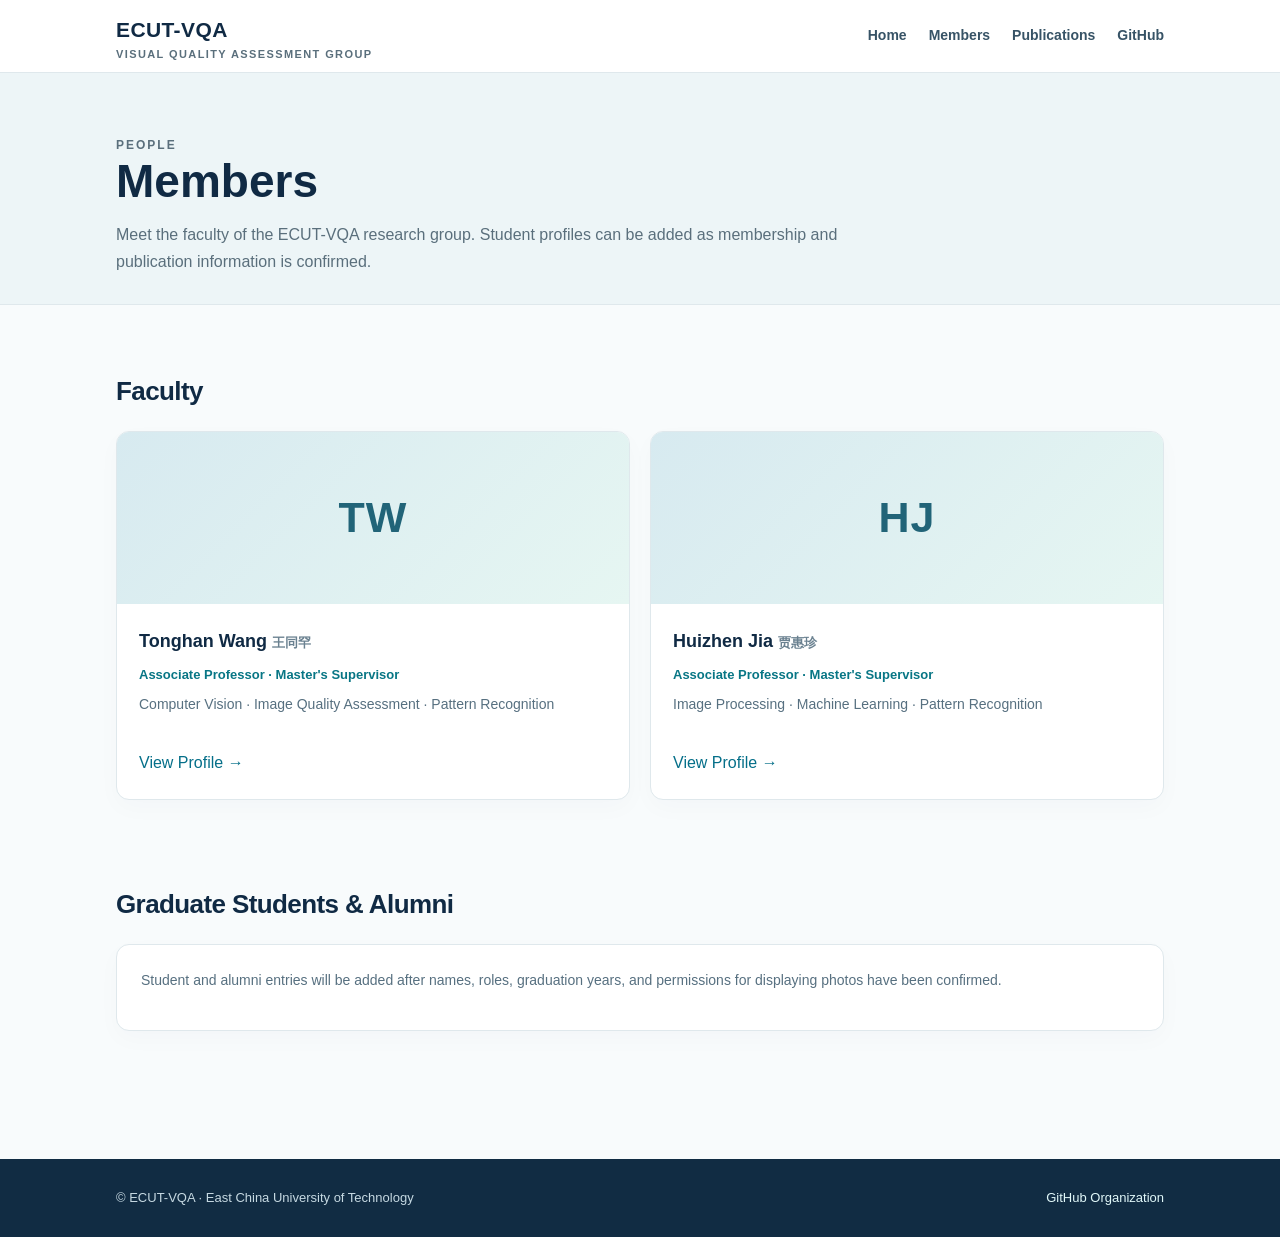
==== members.html @ 5197d16d "Add files via upload" ====
<!doctype html>
<html lang="en"><head><meta charset="utf-8"/><meta name="viewport" content="width=device-width,initial-scale=1"/><title>Members | ECUT-VQA</title><meta name="description" content="ECUT-VQA Visual Quality Assessment Group, East China University of Technology."/><link rel="stylesheet" href="assets/site.css"/></head>
<body><header class="topbar"><div class="container nav"><a class="brand" href="index.html">ECUT-VQA <small>VISUAL QUALITY ASSESSMENT GROUP</small></a><nav class="navlinks" aria-label="Main navigation"><a class="" href="index.html">Home</a><a class="" href="members.html">Members</a><a class="" href="publications.html">Publications</a><a class="" href="https://github.com/ECUT-VQA">GitHub</a></nav></div></header><main><section class="pageheading"><div class="container"><p class="kicker">People</p><h1>Members</h1><p>Meet the faculty of the ECUT-VQA research group. Student profiles can be added as membership and publication information is confirmed.</p></div></section><section class="section"><div class="container"><h2 class="sectiontitle">Faculty</h2><div class="grid two"><article class="panel member"><div class="avatar" aria-label="Photo placeholder for Tonghan Wang">TW</div><div class="bio"><h3>Tonghan Wang <span class="cn">王同罕</span></h3><span class="role">Associate Professor · Master's Supervisor</span><p>Computer Vision · Image Quality Assessment · Pattern Recognition</p><a href="people/tonghan-wang.html">View Profile →</a></div></article><article class="panel member"><div class="avatar" aria-label="Photo placeholder for Huizhen Jia">HJ</div><div class="bio"><h3>Huizhen Jia <span class="cn">贾惠珍</span></h3><span class="role">Associate Professor · Master's Supervisor</span><p>Image Processing · Machine Learning · Pattern Recognition</p><a href="people/huizhen-jia.html">View Profile →</a></div></article></div></div></section><section class="section"><div class="container"><h2 class="sectiontitle">Graduate Students &amp; Alumni</h2><div class="panel"><p>Student and alumni entries will be added after names, roles, graduation years, and permissions for displaying photos have been confirmed.</p></div></div></section></main><footer class="footer"><div class="container"><span>© ECUT-VQA · East China University of Technology</span><a href="https://github.com/ECUT-VQA">GitHub Organization</a></div></footer></body></html>
---- assets/site.css ----
/* ECUT-VQA GitHub Pages starter — edit palette here */
:root{--navy:#102a44;--navy2:#173d59;--teal:#087e8b;--light:#eaf5f6;--white:#fff;--ink:#183044;--muted:#5a6f7c;--line:#dfe8ec;--bg:#f8fbfc}
*{box-sizing:border-box}html{scroll-behavior:smooth}body{margin:0;color:var(--ink);background:var(--bg);font:16px/1.7 -apple-system,BlinkMacSystemFont,"Segoe UI",Arial,"Noto Sans SC",sans-serif}a{color:#056f89;text-decoration:none}a:hover{text-decoration:underline} .container{max-width:1100px;margin:auto;padding:0 26px}.topbar{background:var(--white);border-bottom:1px solid var(--line);position:sticky;top:0;z-index:10}.nav{min-height:72px;display:flex;align-items:center;justify-content:space-between;gap:20px}.brand{font-size:21px;font-weight:800;color:var(--navy);letter-spacing:.4px}.brand small{font-size:11px;letter-spacing:1.4px;display:block;color:var(--muted);font-weight:600;line-height:1.1}.navlinks{display:flex;flex-wrap:wrap;gap:22px}.navlinks a{font-size:14px;font-weight:650;color:#375366}.navlinks .active{color:var(--teal)}.hero{background:linear-gradient(115deg,var(--navy) 0%,var(--navy2) 65%,#076f7e 100%);color:white;padding:100px 0 90px;position:relative;overflow:hidden}.hero::after{content:'';display:block;position:absolute;right:-100px;top:-110px;border:1px solid rgba(255,255,255,.2);width:430px;height:430px;border-radius:50%;box-shadow:0 0 0 45px rgba(255,255,255,.04),0 0 0 105px rgba(255,255,255,.03)}.eyebrow{font-size:12px;letter-spacing:2.6px;text-transform:uppercase;font-weight:800;color:#72d5d9}.hero h1{margin:14px 0 12px;font-size:clamp(38px,6vw,68px);line-height:1.09;letter-spacing:-1.4px;position:relative}.hero p{font-size:18px;max-width:680px;color:#d5e5ec}.actions{display:flex;flex-wrap:wrap;gap:12px;margin-top:26px}.btn{display:inline-flex;align-items:center;justify-content:center;padding:11px 19px;border-radius:8px;background:var(--teal);color:#fff;font-weight:700;font-size:14px;border:1px solid var(--teal)}.btn:hover{background:#056774;color:white;text-decoration:none}.btn.ghost{background:transparent;border:1px solid #9bd1d6}.btn.ghost:hover{background:rgba(255,255,255,.12)}main{min-height:65vh}.section{padding:64px 0}.section+.section{padding-top:18px}.pageheading{padding:62px 0 28px;background:#edf5f7;border-bottom:1px solid var(--line)}.pageheading h1{font-size:clamp(32px,4vw,46px);line-height:1.17;margin:0 0 12px;color:var(--navy)}.pageheading p{margin:0;color:var(--muted);max-width:770px}.sectiontitle{font-size:26px;letter-spacing:-.6px;color:var(--navy);margin:0 0 18px}.kicker{font-size:12px;text-transform:uppercase;letter-spacing:2px;color:#087b86;font-weight:800;margin:0 0 7px}.lead{color:#456071;max-width:820px}.grid{display:grid;grid-template-columns:repeat(3,minmax(0,1fr));gap:20px}.grid.two{grid-template-columns:repeat(2,minmax(0,1fr))}.panel{background:#fff;border:1px solid var(--line);border-radius:13px;padding:24px;box-shadow:0 8px 24px rgba(24,55,75,.025)}.panel h3{margin:0 0 8px;color:var(--navy);font-size:18px}.panel p{margin:0 0 13px;color:#577080;font-size:14px}.member{overflow:hidden;padding:0}.member .avatar{height:172px;display:flex;align-items:center;justify-content:center;background:linear-gradient(135deg,#d7eaf0,#e6f6f2);color:#216478;font-weight:800;letter-spacing:1px;font-size:43px}.member .bio{padding:22px}.member .cn{color:#6a8190;font-size:13px}.role{display:block;color:#087685;font-size:13px;font-weight:700;margin:7px 0}.member .bio p{min-height:43px}.muted{color:var(--muted)}.tag{display:inline-block;padding:3px 10px;background:#e8f5f5;border-radius:30px;color:#086b79;font-size:12px;font-weight:700;margin:2px 4px 2px 0}.paper{padding:22px 0;border-bottom:1px solid var(--line)}.paper:last-child{border-bottom:0}.paper h3{margin:7px 0;color:var(--navy);font-size:18px}.paper p{margin:6px 0;color:#526b7b}.paper .badge{font-size:12px;color:#057582;font-weight:700}.profilebox{display:grid;grid-template-columns:170px 1fr;gap:30px;align-items:start}.profilephoto{background:#e1eff1;border-radius:12px;height:185px;display:grid;place-items:center;color:#236579;font-weight:800;font-size:42px}.profilebox h2{margin:0 0 5px}.back{display:inline-block;margin-top:18px}.footer{background:#112c43;color:#c6d9e2;margin-top:64px;padding:28px 0;font-size:13px}.footer .container{display:flex;justify-content:space-between;flex-wrap:wrap;gap:10px}.footer a{color:#e1f8f9}@media(max-width:760px){.nav{flex-direction:column;align-items:flex-start;padding:12px 0}.navlinks{gap:13px}.hero{padding:65px 0}.grid,.grid.two{grid-template-columns:1fr}.profilebox{grid-template-columns:1fr}.profilephoto{width:180px}.section{padding:46px 0}.member .avatar{height:180px}}
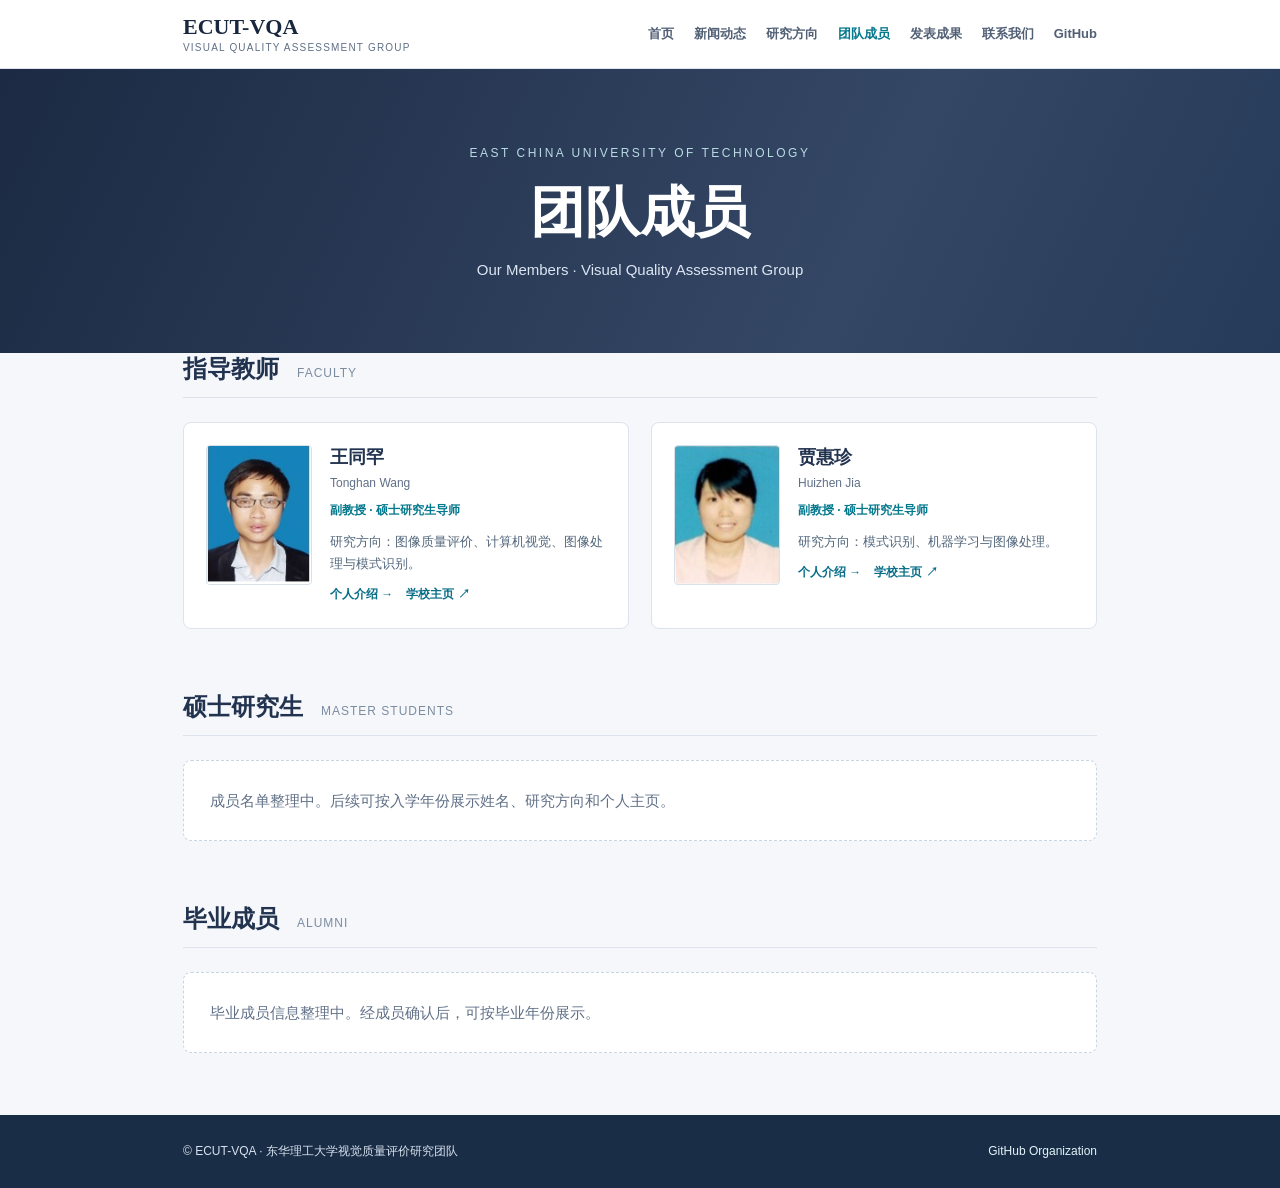
==== commit b96216fc: "Add files via upload Update ECUT-VQA members page" ====
--- a/members.html
+++ b/members.html
@@ -1,3 +1,114 @@
 <!doctype html>
-<html lang="en"><head><meta charset="utf-8"/><meta name="viewport" content="width=device-width,initial-scale=1"/><title>Members | ECUT-VQA</title><meta name="description" content="ECUT-VQA Visual Quality Assessment Group, East China University of Technology."/><link rel="stylesheet" href="assets/site.css"/></head>
-<body><header class="topbar"><div class="container nav"><a class="brand" href="index.html">ECUT-VQA <small>VISUAL QUALITY ASSESSMENT GROUP</small></a><nav class="navlinks" aria-label="Main navigation"><a class="" href="index.html">Home</a><a class="" href="members.html">Members</a><a class="" href="publications.html">Publications</a><a class="" href="https://github.com/ECUT-VQA">GitHub</a></nav></div></header><main><section class="pageheading"><div class="container"><p class="kicker">People</p><h1>Members</h1><p>Meet the faculty of the ECUT-VQA research group. Student profiles can be added as membership and publication information is confirmed.</p></div></section><section class="section"><div class="container"><h2 class="sectiontitle">Faculty</h2><div class="grid two"><article class="panel member"><div class="avatar" aria-label="Photo placeholder for Tonghan Wang">TW</div><div class="bio"><h3>Tonghan Wang <span class="cn">王同罕</span></h3><span class="role">Associate Professor · Master's Supervisor</span><p>Computer Vision · Image Quality Assessment · Pattern Recognition</p><a href="people/tonghan-wang.html">View Profile →</a></div></article><article class="panel member"><div class="avatar" aria-label="Photo placeholder for Huizhen Jia">HJ</div><div class="bio"><h3>Huizhen Jia <span class="cn">贾惠珍</span></h3><span class="role">Associate Professor · Master's Supervisor</span><p>Image Processing · Machine Learning · Pattern Recognition</p><a href="people/huizhen-jia.html">View Profile →</a></div></article></div></div></section><section class="section"><div class="container"><h2 class="sectiontitle">Graduate Students &amp; Alumni</h2><div class="panel"><p>Student and alumni entries will be added after names, roles, graduation years, and permissions for displaying photos have been confirmed.</p></div></div></section></main><footer class="footer"><div class="container"><span>© ECUT-VQA · East China University of Technology</span><a href="https://github.com/ECUT-VQA">GitHub Organization</a></div></footer></body></html>
+<html lang="zh-CN">
+<head>
+  <meta charset="utf-8">
+  <meta name="viewport" content="width=device-width, initial-scale=1">
+  <meta name="description" content="ECUT-VQA 东华理工大学视觉质量评价研究团队成员，包括指导教师与研究生。">
+  <title>团队成员 | ECUT-VQA</title>
+  <style>
+    :root { --navy:#22334f; --deep:#19273e; --teal:#04788d; --ink:#26364b; --muted:#607087; --line:#dce3ed; --bg:#f5f7fb; }
+    * { box-sizing:border-box; }
+    body { margin:0; background:var(--bg); color:var(--ink); font:15px/1.8 "Noto Sans SC","Microsoft YaHei",-apple-system,BlinkMacSystemFont,"Segoe UI",sans-serif; }
+    a { color:#086e88; text-decoration:none; }
+    a:hover { text-decoration:underline; }
+    .container { max-width:970px; margin:auto; padding:0 28px; }
+    .site-header { position:sticky; top:0; z-index:10; background:#fff; border-bottom:1px solid var(--line); }
+    .header-row { min-height:68px; display:flex; align-items:center; justify-content:space-between; gap:24px; }
+    .brand { font:700 22px Georgia,serif; color:var(--deep); }
+    .brand small { display:block; color:var(--muted); font:10px/1.5 "Segoe UI",sans-serif; letter-spacing:1.2px; text-transform:uppercase; }
+    .nav { display:flex; flex-wrap:wrap; gap:20px; }
+    .nav a { font-size:13px; font-weight:600; color:#526076; }
+    .nav .active { color:var(--teal); }
+    .hero { background:linear-gradient(115deg,#1c2a43,#344765 67%,#263b59); color:#fff; text-align:center; padding:74px 0 70px; }
+    .hero .eyebrow { color:#b9dbe4; font-size:12px; letter-spacing:2.5px; text-transform:uppercase; }
+    .hero h1 { font:700 clamp(34px,5vw,55px)/1.25 Georgia,"Noto Serif SC","SimSun",serif; margin:14px 0 9px; }
+    .hero p { margin:0; color:#dce5f2; }
+    main { padding:58px 0 75px; }
+    .section { margin-bottom:62px; }
+    .section-title { border-bottom:1px solid var(--line); padding-bottom:12px; margin:0 0 24px; font:600 24px "Noto Serif SC","Songti SC",serif; color:var(--navy); }
+    .section-title span { margin-left:12px; color:#7b8ca0; font:12px "Segoe UI",sans-serif; letter-spacing:1px; }
+    .faculty-grid { display:grid; grid-template-columns:1fr 1fr; gap:22px; }
+    .person { display:flex; gap:18px; align-items:flex-start; background:#fff; border:1px solid var(--line); border-radius:8px; padding:22px; }
+    .person img { width:106px; height:140px; flex:0 0 auto; object-fit:cover; object-position:center top; border:1px solid #d6e1ea; border-radius:4px; background:#e9eff5; }
+    .person h3 { color:var(--navy); font-size:18px; margin:0; line-height:1.4; }
+    .latin { color:var(--muted); font-size:12px; margin:2px 0 6px; }
+    .role { color:var(--teal); font-size:12px; font-weight:700; margin:0 0 9px; }
+    .person p { font-size:13px; color:#53677c; line-height:1.7; margin:0 0 9px; }
+    .links { display:flex; flex-wrap:wrap; gap:7px 13px; font-size:12px; font-weight:600; }
+    .placeholder { background:#fff; border:1px dashed #c8d5e2; border-radius:8px; padding:26px; color:var(--muted); }
+    .placeholder p { margin:0; }
+    .footer { background:#192d46; color:#d8e2ef; padding:26px 0; font-size:12px; }
+    .footer .container { display:flex; justify-content:space-between; flex-wrap:wrap; gap:12px; }
+    .footer a { color:#e2f4f8; }
+    @media (max-width:800px) { .faculty-grid { grid-template-columns:1fr; } .header-row { align-items:flex-start; flex-direction:column; gap:8px; padding:13px 0; } .nav { gap:8px 15px; } }
+    @media (max-width:480px) { .container { padding:0 18px; } .hero { padding:55px 0; } .person { padding:14px; gap:12px; } .person img { width:83px; height:112px; } }
+  </style>
+</head>
+<body>
+  <header class="site-header">
+    <div class="container header-row">
+      <a class="brand" href="index.html">ECUT-VQA<small>Visual Quality Assessment Group</small></a>
+      <nav class="nav" aria-label="主导航">
+        <a href="index.html">首页</a>
+        <a href="index.html#news">新闻动态</a>
+        <a href="index.html#interests">研究方向</a>
+        <a class="active" href="members.html" aria-current="page">团队成员</a>
+        <a href="publications.html">发表成果</a>
+        <a href="index.html#contact">联系我们</a>
+        <a href="https://github.com/ECUT-VQA">GitHub</a>
+      </nav>
+    </div>
+  </header>
+  <section class="hero">
+    <div class="container">
+      <div class="eyebrow">East China University of Technology</div>
+      <h1>团队成员</h1>
+      <p>Our Members · Visual Quality Assessment Group</p>
+    </div>
+  </section>
+  <main class="container">
+    <section class="section">
+      <h2 class="section-title">指导教师 <span>FACULTY</span></h2>
+      <div class="faculty-grid">
+        <article class="person">
+          <img src="assets/wang-tonghan.jpg" alt="王同罕老师的教师照片">
+          <div>
+            <h3>王同罕</h3>
+            <div class="latin">Tonghan Wang</div>
+            <div class="role">副教授 · 硕士研究生导师</div>
+            <p>研究方向：图像质量评价、计算机视觉、图像处理与模式识别。</p>
+            <div class="links">
+              <a href="people/tonghan-wang.html">个人介绍 →</a>
+              <a href="https://ses.ecut.edu.cn/09/eb/c9824a133611/page.htm">学校主页 ↗</a>
+            </div>
+          </div>
+        </article>
+        <article class="person">
+          <img src="assets/jia-huizhen.jpg" alt="贾惠珍老师的教师照片">
+          <div>
+            <h3>贾惠珍</h3>
+            <div class="latin">Huizhen Jia</div>
+            <div class="role">副教授 · 硕士研究生导师</div>
+            <p>研究方向：模式识别、机器学习与图像处理。</p>
+            <div class="links">
+              <a href="people/huizhen-jia.html">个人介绍 →</a>
+              <a href="https://ies.ecut.edu.cn/0e/06/c2315a69126/page.htm">学校主页 ↗</a>
+            </div>
+          </div>
+        </article>
+      </div>
+    </section>
+    <section class="section">
+      <h2 class="section-title">硕士研究生 <span>MASTER STUDENTS</span></h2>
+      <div class="placeholder"><p>成员名单整理中。后续可按入学年份展示姓名、研究方向和个人主页。</p></div>
+    </section>
+    <section class="section">
+      <h2 class="section-title">毕业成员 <span>ALUMNI</span></h2>
+      <div class="placeholder"><p>毕业成员信息整理中。经成员确认后，可按毕业年份展示。</p></div>
+    </section>
+  </main>
+  <footer class="footer">
+    <div class="container"><span>© ECUT-VQA · 东华理工大学视觉质量评价研究团队</span><a href="https://github.com/ECUT-VQA">GitHub Organization</a></div>
+  </footer>
+</body>
+</html>
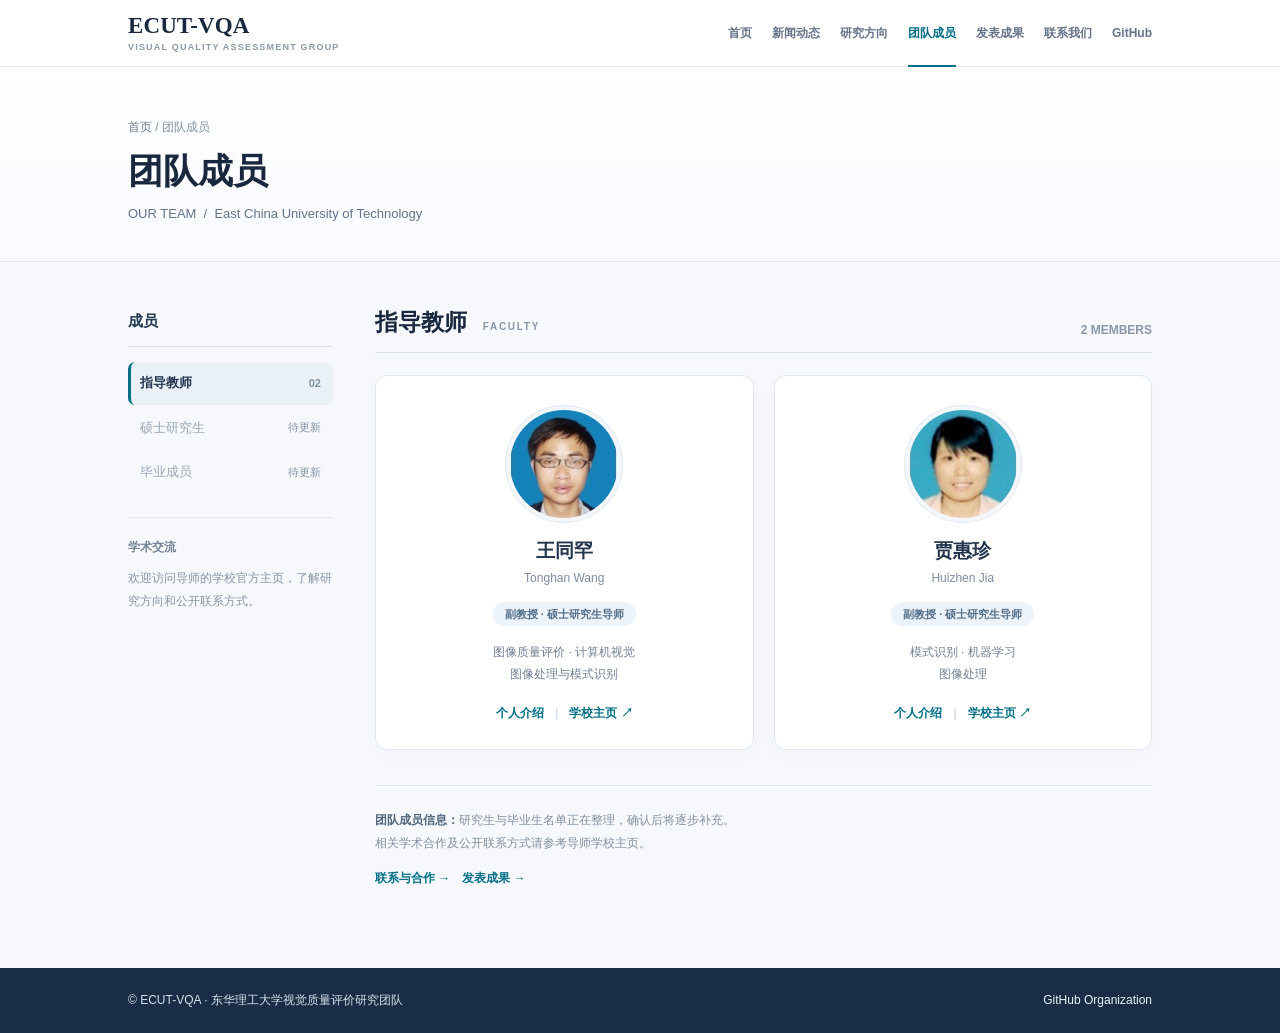
==== commit b592235d: "Update members.html" ====
--- a/members.html
+++ b/members.html
@@ -3,45 +3,101 @@
 <head>
   <meta charset="utf-8">
   <meta name="viewport" content="width=device-width, initial-scale=1">
-  <meta name="description" content="ECUT-VQA 东华理工大学视觉质量评价研究团队成员，包括指导教师与研究生。">
+  <meta name="description" content="ECUT-VQA 东华理工大学视觉质量评价研究团队成员，介绍指导教师王同罕、贾惠珍。">
+  <meta name="theme-color" content="#23344f">
   <title>团队成员 | ECUT-VQA</title>
   <style>
-    :root { --navy:#22334f; --deep:#19273e; --teal:#04788d; --ink:#26364b; --muted:#607087; --line:#dce3ed; --bg:#f5f7fb; }
+    :root {
+      --navy:#22344f; --navy-deep:#19283e; --teal:#006f86;
+      --ink:#273b51; --muted:#718095; --line:#e2e7f0;
+      --background:#f6f8fc; --card:#fff; --label:#edf3f9;
+    }
     * { box-sizing:border-box; }
-    body { margin:0; background:var(--bg); color:var(--ink); font:15px/1.8 "Noto Sans SC","Microsoft YaHei",-apple-system,BlinkMacSystemFont,"Segoe UI",sans-serif; }
-    a { color:#086e88; text-decoration:none; }
+    html { scroll-behavior:smooth; scroll-padding-top:94px; }
+    body { margin:0; background:var(--background); color:var(--ink); font:14px/1.75 "Noto Sans SC","Microsoft YaHei","PingFang SC",-apple-system,BlinkMacSystemFont,"Segoe UI",sans-serif; }
+    a { color:var(--teal); text-decoration:none; }
     a:hover { text-decoration:underline; }
-    .container { max-width:970px; margin:auto; padding:0 28px; }
-    .site-header { position:sticky; top:0; z-index:10; background:#fff; border-bottom:1px solid var(--line); }
-    .header-row { min-height:68px; display:flex; align-items:center; justify-content:space-between; gap:24px; }
-    .brand { font:700 22px Georgia,serif; color:var(--deep); }
-    .brand small { display:block; color:var(--muted); font:10px/1.5 "Segoe UI",sans-serif; letter-spacing:1.2px; text-transform:uppercase; }
-    .nav { display:flex; flex-wrap:wrap; gap:20px; }
-    .nav a { font-size:13px; font-weight:600; color:#526076; }
-    .nav .active { color:var(--teal); }
-    .hero { background:linear-gradient(115deg,#1c2a43,#344765 67%,#263b59); color:#fff; text-align:center; padding:74px 0 70px; }
-    .hero .eyebrow { color:#b9dbe4; font-size:12px; letter-spacing:2.5px; text-transform:uppercase; }
-    .hero h1 { font:700 clamp(34px,5vw,55px)/1.25 Georgia,"Noto Serif SC","SimSun",serif; margin:14px 0 9px; }
-    .hero p { margin:0; color:#dce5f2; }
-    main { padding:58px 0 75px; }
-    .section { margin-bottom:62px; }
-    .section-title { border-bottom:1px solid var(--line); padding-bottom:12px; margin:0 0 24px; font:600 24px "Noto Serif SC","Songti SC",serif; color:var(--navy); }
-    .section-title span { margin-left:12px; color:#7b8ca0; font:12px "Segoe UI",sans-serif; letter-spacing:1px; }
-    .faculty-grid { display:grid; grid-template-columns:1fr 1fr; gap:22px; }
-    .person { display:flex; gap:18px; align-items:flex-start; background:#fff; border:1px solid var(--line); border-radius:8px; padding:22px; }
-    .person img { width:106px; height:140px; flex:0 0 auto; object-fit:cover; object-position:center top; border:1px solid #d6e1ea; border-radius:4px; background:#e9eff5; }
-    .person h3 { color:var(--navy); font-size:18px; margin:0; line-height:1.4; }
-    .latin { color:var(--muted); font-size:12px; margin:2px 0 6px; }
-    .role { color:var(--teal); font-size:12px; font-weight:700; margin:0 0 9px; }
-    .person p { font-size:13px; color:#53677c; line-height:1.7; margin:0 0 9px; }
-    .links { display:flex; flex-wrap:wrap; gap:7px 13px; font-size:12px; font-weight:600; }
-    .placeholder { background:#fff; border:1px dashed #c8d5e2; border-radius:8px; padding:26px; color:var(--muted); }
-    .placeholder p { margin:0; }
-    .footer { background:#192d46; color:#d8e2ef; padding:26px 0; font-size:12px; }
-    .footer .container { display:flex; justify-content:space-between; flex-wrap:wrap; gap:12px; }
-    .footer a { color:#e2f4f8; }
-    @media (max-width:800px) { .faculty-grid { grid-template-columns:1fr; } .header-row { align-items:flex-start; flex-direction:column; gap:8px; padding:13px 0; } .nav { gap:8px 15px; } }
-    @media (max-width:480px) { .container { padding:0 18px; } .hero { padding:55px 0; } .person { padding:14px; gap:12px; } .person img { width:83px; height:112px; } }
+    a:focus-visible { outline:3px solid #74b4c2; outline-offset:4px; border-radius:3px; }
+    .container { max-width:1080px; margin:0 auto; padding:0 28px; }
+    .site-header { position:sticky; top:0; z-index:50; border-bottom:1px solid var(--line); background:rgba(255,255,255,.98); box-shadow:0 1px 8px rgba(31,55,78,.03); }
+    .header-row { min-height:66px; display:flex; align-items:center; justify-content:space-between; gap:28px; }
+    .brand { color:var(--navy-deep); font:700 23px/1.2 Georgia,"Times New Roman",serif; letter-spacing:.1px; flex-shrink:0; }
+    .brand small { display:block; margin-top:3px; color:#8b99a9; font:600 9px/1.3 "Segoe UI",sans-serif; letter-spacing:1.2px; text-transform:uppercase; }
+    .nav { display:flex; flex-wrap:wrap; align-items:center; gap:7px 20px; }
+    .nav a { font-size:12px; font-weight:600; color:#65738a; white-space:nowrap; }
+    .nav a:hover,.nav a.active { color:var(--teal); text-decoration:none; }
+    .nav a.active { position:relative; }
+    .nav a.active:after { content:""; height:2px; background:var(--teal); position:absolute; left:0; right:0; bottom:-23px; }
+    main { min-height:calc(100vh - 133px); }
+    .page-heading { padding:50px 0 35px; border-bottom:1px solid var(--line); background:linear-gradient(180deg,#fff 0%,#f8faff 100%); }
+    .crumb { color:#8290a2; font-size:12px; margin:0 0 12px; }
+    .crumb a { color:#68788d; }
+    .page-heading h1 { color:var(--navy-deep); font:700 35px/1.25 "Noto Serif SC","Songti SC","SimSun",Georgia,serif; margin:0 0 9px; }
+    .page-heading .sub { margin:0; color:#627389; font-size:13px; }
+    .workspace { display:grid; grid-template-columns:205px minmax(0,1fr); gap:42px; padding-top:46px; padding-bottom:78px; }
+    .aside { align-self:start; position:sticky; top:112px; }
+    .side-heading { margin:0 0 15px; padding:0 0 12px; border-bottom:1px solid #d9e0eb; font-size:15px; font-weight:700; color:#233851; }
+    .side-menu { display:flex; flex-direction:column; gap:2px; }
+    .side-item { display:flex; justify-content:space-between; align-items:center; gap:8px; padding:10px 12px; color:#6e7e92; border-radius:7px; font-size:13px; }
+    .side-item.selected { background:#e9f1f7; color:var(--navy); font-weight:700; border-left:3px solid var(--teal); padding-left:9px; }
+    .side-item.selected:hover { text-decoration:none; }
+    .side-item.unavailable { color:#9ba7b6; }
+    .side-item .num { color:#8191a5; font-size:11px; font-family:"Segoe UI",sans-serif; }
+    .side-rule { height:1px; background:var(--line); margin:23px 0 19px; }
+    .side-caption { margin:0 0 9px; font-size:12px; font-weight:700; color:#758399; }
+    .side-note { color:#8794a4; font-size:12px; line-height:1.9; margin:0; }
+    .content-head { display:flex; justify-content:space-between; align-items:flex-end; gap:15px; border-bottom:1px solid #dbe2ec; padding:0 0 15px; margin:0 0 22px; }
+    .content-head h2 { margin:0; color:var(--navy-deep); font:700 23px/1.3 "Noto Serif SC","Songti SC","SimSun",Georgia,serif; }
+    .content-head .english { font:600 10px/1.5 "Segoe UI",Arial,sans-serif; letter-spacing:1.7px; text-transform:uppercase; color:#8997a9; margin-left:10px; }
+    .count { color:#8997a9; font:600 12px "Segoe UI",sans-serif; }
+    .people-grid { display:grid; grid-template-columns:repeat(2,minmax(0,1fr)); gap:20px; }
+    .person-card { min-width:0; background:var(--card); border:1px solid #e1e7f0; border-radius:12px; box-shadow:0 5px 18px rgba(31,47,76,.025); padding:30px 25px 25px; text-align:center; transition:transform .18s ease,border-color .18s ease,box-shadow .18s ease; }
+    .person-card:hover { transform:translateY(-2px); border-color:#cfdee9; box-shadow:0 9px 24px rgba(31,47,76,.065); }
+    .portrait { width:116px; height:116px; border-radius:50%; display:block; object-fit:cover; object-position:center 19%; margin:0 auto 17px; border:4px solid #f3f6fa; box-shadow:0 0 0 1px #e3e9f1; background:#edf2f7; }
+    .person-name { margin:0; color:#23364e; font-size:19px; font-weight:750; line-height:1.3; }
+    .english-name { color:#7d8ba0; font-size:12px; margin:4px 0 12px; }
+    .role { display:inline-block; padding:3px 12px; background:#edf3fa; color:#54708b; font-size:11px; font-weight:650; border-radius:999px; line-height:1.65; }
+    .expertise { margin:16px auto 18px; min-height:43px; max-width:245px; color:#718095; font-size:12px; line-height:1.8; }
+    .links { display:flex; justify-content:center; gap:11px; align-items:center; font-size:12px; font-weight:650; }
+    .links .separator { color:#d7dfe8; }
+    .content-note { border-top:1px solid #e1e7f0; padding-top:23px; margin-top:35px; color:#8290a2; font-size:12px; line-height:1.9; }
+    .content-note strong { color:#51667d; }
+    .bottom-links { display:flex; flex-wrap:wrap; gap:12px; margin-top:12px; }
+    .bottom-links a { display:inline-block; font-size:12px; font-weight:650; }
+    .footer { background:#192d46; color:#d3e1ec; padding:22px 0; font-size:12px; }
+    .footer .container { display:flex; justify-content:space-between; align-items:center; flex-wrap:wrap; gap:12px; }
+    .footer a { color:#e7f5fb; }
+    @media(max-width:890px) {
+      .container{padding:0 22px;}
+      .workspace{grid-template-columns:165px minmax(0,1fr); gap:24px;}
+      .person-card{padding:25px 13px 22px;}
+      .nav { gap:8px 12px; }
+    }
+    @media(max-width:660px) {
+      .header-row{flex-direction:column;align-items:flex-start;padding:13px 0;gap:10px;}
+      .nav{gap:8px 17px;}
+      .nav a.active:after{display:none;}
+      .page-heading{padding:32px 0 25px;}
+      .page-heading h1{font-size:29px;}
+      .workspace{display:block;padding-top:26px;padding-bottom:48px;}
+      .aside{position:static;margin-bottom:28px;}
+      .side-heading{margin-bottom:6px;}
+      .side-menu{flex-direction:row;flex-wrap:wrap;gap:6px;}
+      .side-item{padding:7px 10px;background:#f0f3f8;}
+      .side-item.selected{padding-left:7px;}
+      .side-rule,.side-caption,.side-note{display:none;}
+      .people-grid{gap:12px;}
+      .person-card{padding:22px 12px;}
+      .portrait{width:93px;height:93px;}
+      .person-name{font-size:17px;}
+      .expertise{font-size:11px;min-height:56px;}
+      .links{gap:7px;flex-wrap:wrap;font-size:11px;}
+    }
+    @media(max-width:380px) {
+      .people-grid{grid-template-columns:1fr;}
+      .expertise{min-height:auto;}
+    }
+    @media(prefers-reduced-motion:reduce){*{scroll-behavior:auto!important;transition:none!important}}
   </style>
 </head>
 <body>
@@ -55,60 +111,77 @@
         <a class="active" href="members.html" aria-current="page">团队成员</a>
         <a href="publications.html">发表成果</a>
         <a href="index.html#contact">联系我们</a>
-        <a href="https://github.com/ECUT-VQA">GitHub</a>
+        <a href="https://github.com/ECUT-VQA" target="_blank" rel="noopener noreferrer">GitHub</a>
       </nav>
     </div>
   </header>
-  <section class="hero">
-    <div class="container">
-      <div class="eyebrow">East China University of Technology</div>
-      <h1>团队成员</h1>
-      <p>Our Members · Visual Quality Assessment Group</p>
-    </div>
-  </section>
-  <main class="container">
-    <section class="section">
-      <h2 class="section-title">指导教师 <span>FACULTY</span></h2>
-      <div class="faculty-grid">
-        <article class="person">
-          <img src="assets/wang-tonghan.jpg" alt="王同罕老师的教师照片">
-          <div>
-            <h3>王同罕</h3>
-            <div class="latin">Tonghan Wang</div>
-            <div class="role">副教授 · 硕士研究生导师</div>
-            <p>研究方向：图像质量评价、计算机视觉、图像处理与模式识别。</p>
-            <div class="links">
-              <a href="people/tonghan-wang.html">个人介绍 →</a>
-              <a href="https://ses.ecut.edu.cn/09/eb/c9824a133611/page.htm">学校主页 ↗</a>
-            </div>
-          </div>
-        </article>
-        <article class="person">
-          <img src="assets/jia-huizhen.jpg" alt="贾惠珍老师的教师照片">
-          <div>
-            <h3>贾惠珍</h3>
-            <div class="latin">Huizhen Jia</div>
-            <div class="role">副教授 · 硕士研究生导师</div>
-            <p>研究方向：模式识别、机器学习与图像处理。</p>
-            <div class="links">
-              <a href="people/huizhen-jia.html">个人介绍 →</a>
-              <a href="https://ies.ecut.edu.cn/0e/06/c2315a69126/page.htm">学校主页 ↗</a>
-            </div>
-          </div>
-        </article>
+  <main>
+    <section class="page-heading">
+      <div class="container">
+        <p class="crumb"><a href="index.html">首页</a> <span aria-hidden="true">/</span> 团队成员</p>
+        <h1>团队成员</h1>
+        <p class="sub">OUR TEAM&nbsp; / &nbsp;East China University of Technology</p>
       </div>
     </section>
-    <section class="section">
-      <h2 class="section-title">硕士研究生 <span>MASTER STUDENTS</span></h2>
-      <div class="placeholder"><p>成员名单整理中。后续可按入学年份展示姓名、研究方向和个人主页。</p></div>
-    </section>
-    <section class="section">
-      <h2 class="section-title">毕业成员 <span>ALUMNI</span></h2>
-      <div class="placeholder"><p>毕业成员信息整理中。经成员确认后，可按毕业年份展示。</p></div>
-    </section>
+    <div class="container workspace">
+      <aside class="aside" aria-label="成员类别">
+        <h2 class="side-heading">成员</h2>
+        <div class="side-menu">
+          <a href="#faculty" class="side-item selected" aria-current="true"><span>指导教师</span><span class="num">02</span></a>
+          <span class="side-item unavailable"><span>硕士研究生</span><span class="num">待更新</span></span>
+          <span class="side-item unavailable"><span>毕业成员</span><span class="num">待更新</span></span>
+        </div>
+        <div class="side-rule"></div>
+        <p class="side-caption">学术交流</p>
+        <p class="side-note">欢迎访问导师的学校官方主页，了解研究方向和公开联系方式。</p>
+      </aside>
+      <div class="content" id="faculty">
+        <div class="content-head">
+          <h2>指导教师 <span class="english">Faculty</span></h2>
+          <span class="count">2 MEMBERS</span>
+        </div>
+        <div class="people-grid">
+          <article class="person-card">
+            <img class="portrait" src="assets/wang-tonghan.jpg" alt="王同罕老师照片" width="116" height="116">
+            <h3 class="person-name">王同罕</h3>
+            <p class="english-name">Tonghan Wang</p>
+            <div class="role">副教授 · 硕士研究生导师</div>
+            <p class="expertise">图像质量评价 · 计算机视觉<br>图像处理与模式识别</p>
+            <div class="links">
+              <a href="people/tonghan-wang.html">个人介绍</a>
+              <span class="separator" aria-hidden="true">|</span>
+              <a href="https://ses.ecut.edu.cn/09/eb/c9824a133611/page.htm" target="_blank" rel="noopener noreferrer">学校主页 ↗</a>
+            </div>
+          </article>
+          <article class="person-card">
+            <img class="portrait" src="assets/jia-huizhen.jpg" alt="贾惠珍老师照片" width="116" height="116">
+            <h3 class="person-name">贾惠珍</h3>
+            <p class="english-name">Huizhen Jia</p>
+            <div class="role">副教授 · 硕士研究生导师</div>
+            <p class="expertise">模式识别 · 机器学习<br>图像处理</p>
+            <div class="links">
+              <a href="people/huizhen-jia.html">个人介绍</a>
+              <span class="separator" aria-hidden="true">|</span>
+              <a href="https://ies.ecut.edu.cn/0e/06/c2315a69126/page.htm" target="_blank" rel="noopener noreferrer">学校主页 ↗</a>
+            </div>
+          </article>
+        </div>
+        <div class="content-note">
+          <strong>团队成员信息：</strong>研究生与毕业生名单正在整理，确认后将逐步补充。<br>
+          相关学术合作及公开联系方式请参考导师学校主页。
+          <div class="bottom-links">
+            <a href="index.html#contact">联系与合作 →</a>
+            <a href="publications.html">发表成果 →</a>
+          </div>
+        </div>
+      </div>
+    </div>
   </main>
   <footer class="footer">
-    <div class="container"><span>© ECUT-VQA · 东华理工大学视觉质量评价研究团队</span><a href="https://github.com/ECUT-VQA">GitHub Organization</a></div>
+    <div class="container">
+      <span>© ECUT-VQA · 东华理工大学视觉质量评价研究团队</span>
+      <a href="https://github.com/ECUT-VQA">GitHub Organization</a>
+    </div>
   </footer>
 </body>
 </html>
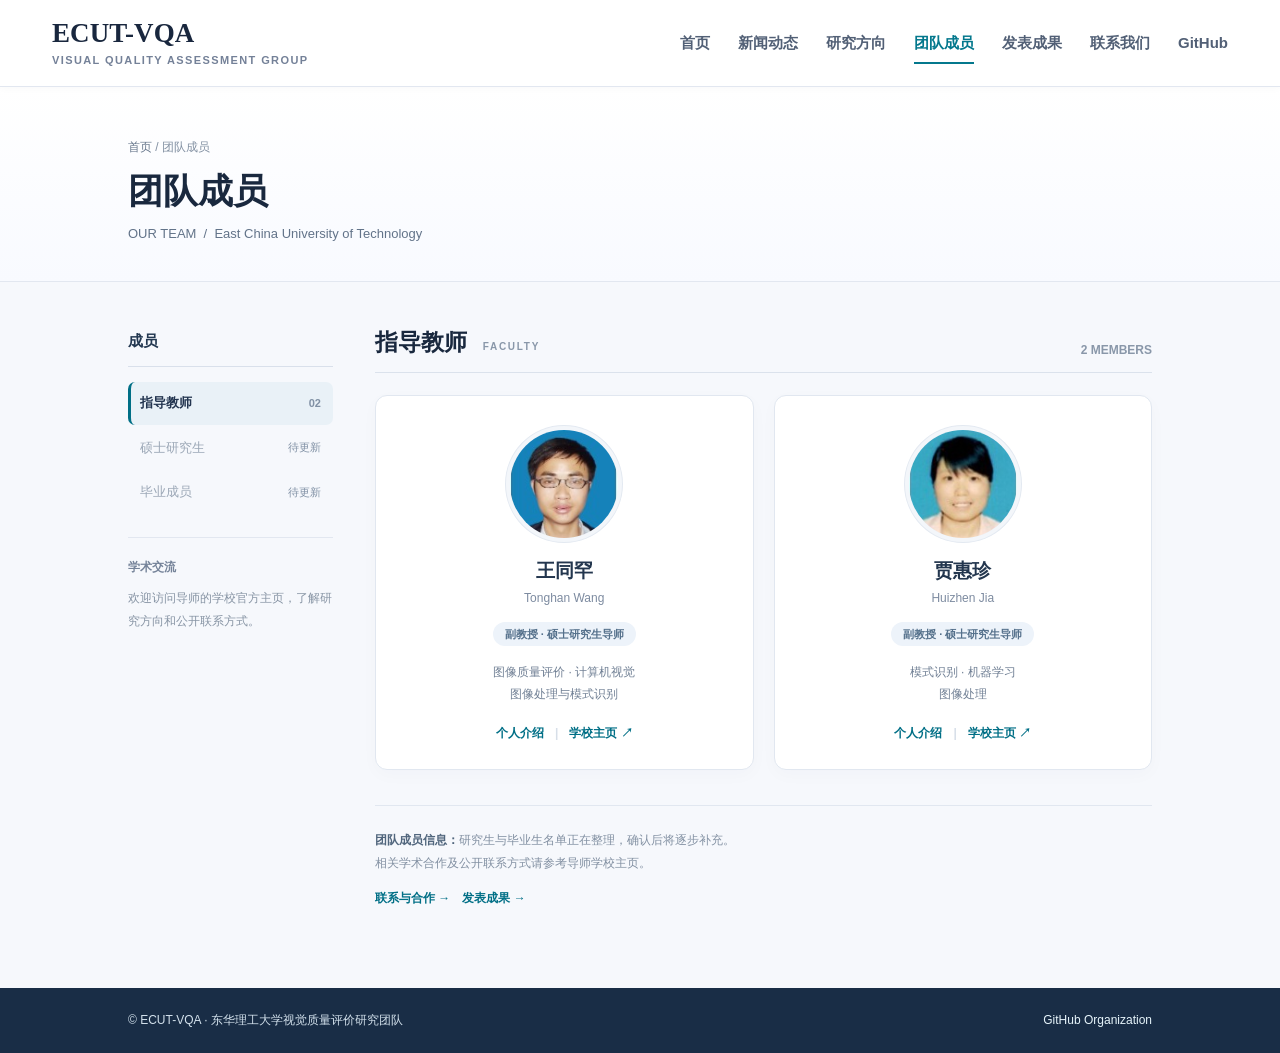
==== commit 10a5786c: "Update members.html" ====
--- a/members.html
+++ b/members.html
@@ -1,5 +1,8 @@
 <!doctype html>
 <html lang="zh-CN">
+
+<link rel="stylesheet" href="assets/navigation.css">
+
 <head>
   <meta charset="utf-8">
   <meta name="viewport" content="width=device-width, initial-scale=1">
--- a/assets/navigation.css
+++ b/assets/navigation.css
@@ -0,0 +1,149 @@
+
+/* ECUT-VQA Global Navigation Styles */
+
+.site-header,
+.topbar {
+  position: sticky;
+  top: 0;
+  z-index: 100;
+  background: rgba(255, 255, 255, 0.98);
+  border-bottom: 1px solid #e2e8f0;
+  box-shadow: 0 1px 7px rgba(25, 40, 62, 0.03);
+}
+
+/* Shared header container */
+.site-header .header-row,
+.topbar > .container {
+  width: 100%;
+  max-width: 1240px;
+  min-height: 86px;
+  margin: 0 auto;
+  padding: 0 32px;
+  display: flex;
+  align-items: center;
+  justify-content: space-between;
+  gap: 36px;
+}
+
+/* Lab name */
+.site-header .brand,
+.topbar .brand {
+  color: #19273e;
+  font-family: Georgia, "Times New Roman", serif;
+  font-size: 27px;
+  font-weight: 700;
+  line-height: 1.15;
+  white-space: nowrap;
+}
+
+/* Subtitle */
+.site-header .brand small,
+.topbar .brand span,
+.topbar .brand small {
+  display: block;
+  margin-top: 4px;
+  color: #748198;
+  font: 600 11px/1.4 "Segoe UI", Arial, sans-serif;
+  letter-spacing: 1.4px;
+  text-transform: uppercase;
+}
+
+/* Navigation */
+.site-header .nav,
+.topbar nav.nav,
+.topbar .navlinks {
+  display: flex;
+  align-items: center;
+  justify-content: flex-end;
+  flex-wrap: wrap;
+  column-gap: 28px;
+  row-gap: 12px;
+}
+
+.site-header .nav a,
+.topbar nav.nav a,
+.topbar .navlinks a {
+  position: relative;
+  color: #526076;
+  font-size: 15px;
+  font-weight: 600;
+  line-height: 1.5;
+  white-space: nowrap;
+  text-decoration: none;
+}
+
+/* Active menu */
+.site-header .nav a:hover,
+.site-header .nav a.active,
+.topbar nav.nav a:hover,
+.topbar nav.nav a.current,
+.topbar .navlinks a:hover,
+.topbar .navlinks a.active {
+  color: #04788d;
+}
+
+.site-header .nav a.active::after,
+.topbar nav.nav a.current::after,
+.topbar .navlinks a.active::after {
+  content: "";
+  position: absolute;
+  left: 0;
+  right: 0;
+  bottom: -10px;
+  height: 2px;
+  background: #04788d;
+}
+
+/* Tablet */
+@media (max-width: 1050px) {
+  .site-header .header-row,
+  .topbar > .container {
+    flex-wrap: wrap;
+    padding-top: 14px;
+    padding-bottom: 14px;
+    gap: 16px;
+  }
+
+  .site-header .nav,
+  .topbar nav.nav,
+  .topbar .navlinks {
+    justify-content: flex-start;
+    column-gap: 22px;
+  }
+}
+
+/* Mobile */
+@media (max-width: 760px) {
+  .site-header .header-row,
+  .topbar > .container {
+    flex-direction: column;
+    align-items: flex-start;
+    padding: 14px 20px;
+    gap: 12px;
+  }
+
+  .site-header .brand,
+  .topbar .brand {
+    font-size: 25px;
+  }
+
+  .site-header .nav,
+  .topbar nav.nav,
+  .topbar .navlinks {
+    justify-content: flex-start;
+    column-gap: 16px;
+    row-gap: 10px;
+  }
+
+  .site-header .nav a,
+  .topbar nav.nav a,
+  .topbar .navlinks a {
+    font-size: 14px;
+  }
+
+  .site-header .nav a.active::after,
+  .topbar nav.nav a.current::after,
+  .topbar .navlinks a.active::after {
+    display: none;
+  }
+}
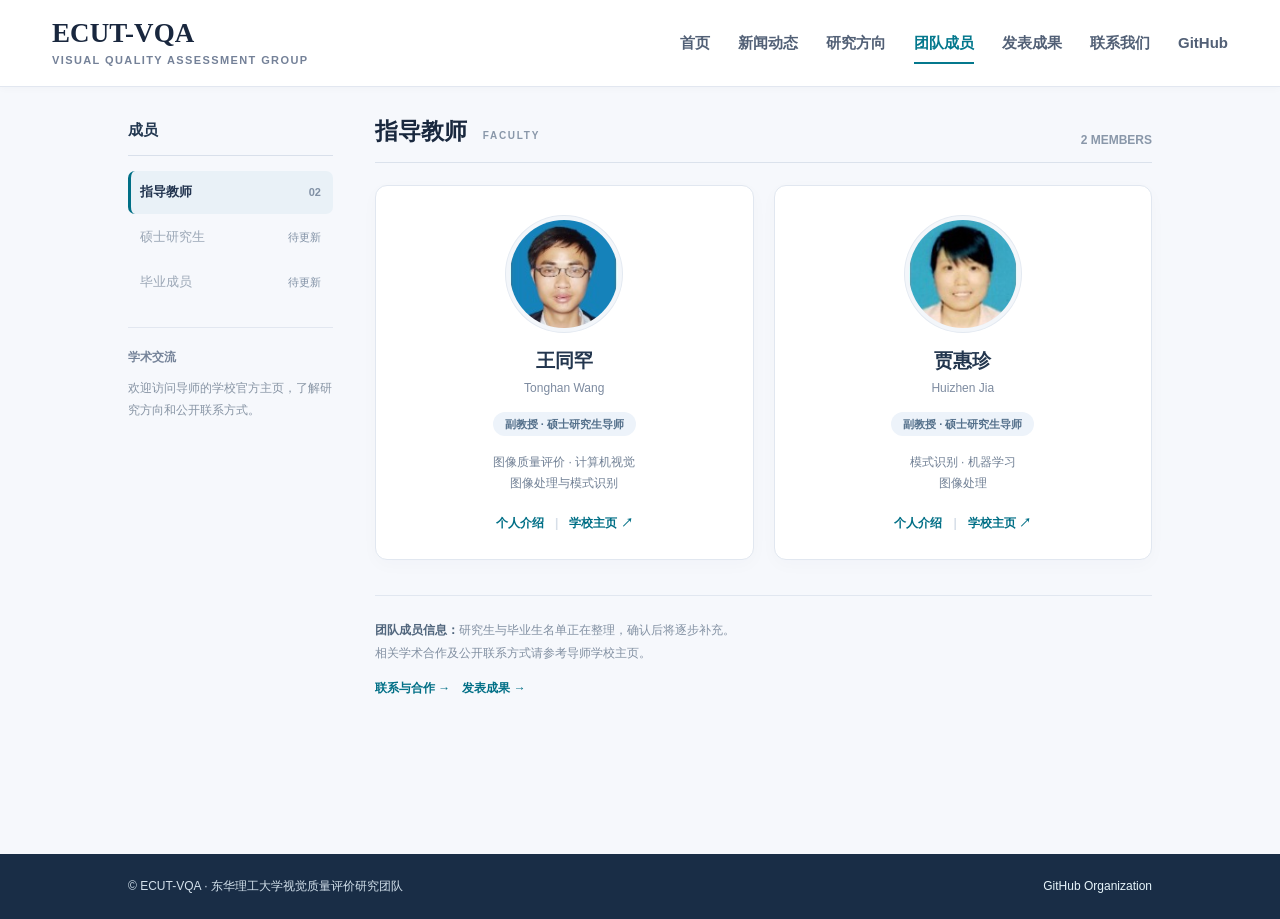
==== commit 1834f365: "Update members.html" ====
--- a/members.html
+++ b/members.html
@@ -37,7 +37,7 @@
     .crumb a { color:#68788d; }
     .page-heading h1 { color:var(--navy-deep); font:700 35px/1.25 "Noto Serif SC","Songti SC","SimSun",Georgia,serif; margin:0 0 9px; }
     .page-heading .sub { margin:0; color:#627389; font-size:13px; }
-    .workspace { display:grid; grid-template-columns:205px minmax(0,1fr); gap:42px; padding-top:46px; padding-bottom:78px; }
+    .workspace { display:grid; grid-template-columns:205px minmax(0,1fr); gap:42px; padding-top:30px; padding-bottom:78px; }
     .aside { align-self:start; position:sticky; top:112px; }
     .side-heading { margin:0 0 15px; padding:0 0 12px; border-bottom:1px solid #d9e0eb; font-size:15px; font-weight:700; color:#233851; }
     .side-menu { display:flex; flex-direction:column; gap:2px; }
@@ -119,13 +119,7 @@
     </div>
   </header>
   <main>
-    <section class="page-heading">
-      <div class="container">
-        <p class="crumb"><a href="index.html">首页</a> <span aria-hidden="true">/</span> 团队成员</p>
-        <h1>团队成员</h1>
-        <p class="sub">OUR TEAM&nbsp; / &nbsp;East China University of Technology</p>
-      </div>
-    </section>
+    
     <div class="container workspace">
       <aside class="aside" aria-label="成员类别">
         <h2 class="side-heading">成员</h2>
